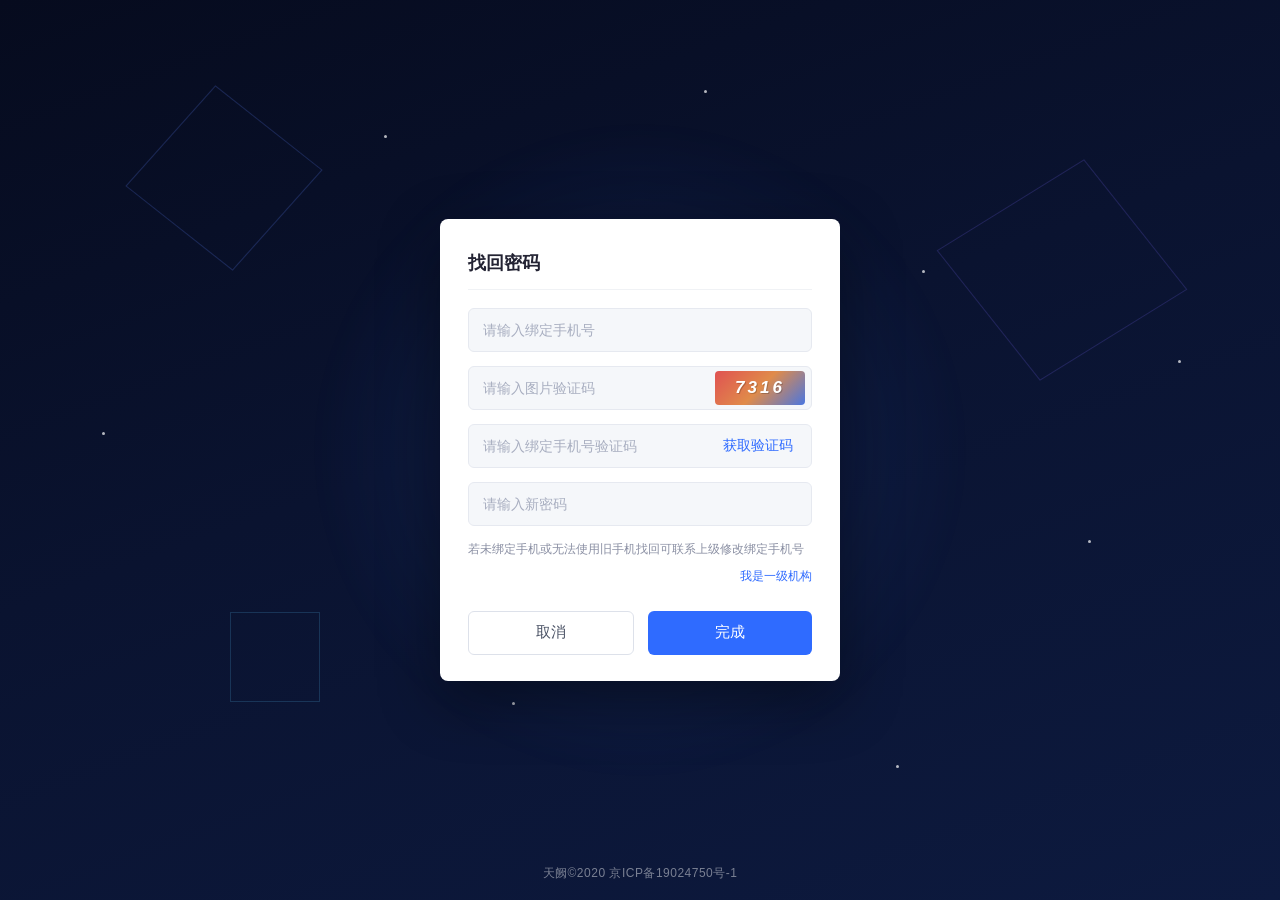
==== index.html @ f04be108 "Initial commit" ====
<!DOCTYPE html>
<html lang="zh-CN">
<head>
  <meta charset="UTF-8">
  <meta name="viewport" content="width=device-width, initial-scale=1.0">
  <title>找回密码</title>
  <link rel="stylesheet" href="css/style.css">
</head>
<body>

  <!-- ==================== 背景装饰 ==================== -->
  <div class="bg-scene">
    <div class="bg-cube cube-1"></div>
    <div class="bg-cube cube-2"></div>
    <div class="bg-cube cube-3"></div>
    <div class="bg-beam"></div>
    <div class="bg-star star-1"></div>
    <div class="bg-star star-2"></div>
    <div class="bg-star star-3"></div>
    <div class="bg-star star-4"></div>
    <div class="bg-star star-5"></div>
    <div class="bg-star star-6"></div>
    <div class="bg-star star-7"></div>
    <div class="bg-star star-8"></div>
  </div>

  <main class="app">
    <!-- ============================================================
         页面1：找回密码
    ============================================================ -->
    <section class="card page" id="page-forgot">
      <h1 class="card-title">找回密码</h1>

      <div class="form">
        <div class="form-item">
          <input type="text" id="forgot-phone" placeholder="请输入绑定手机号" maxlength="11">
        </div>

        <div class="form-item form-item-with-aside">
          <input type="text" id="forgot-imgcode" placeholder="请输入图片验证码" maxlength="4">
          <div class="captcha-box" id="captcha-box" title="点击刷新验证码">7316</div>
        </div>

        <div class="form-item form-item-with-aside">
          <input type="text" id="forgot-smscode" placeholder="请输入绑定手机号验证码" maxlength="6">
          <button class="text-btn" id="forgot-getcode" type="button">获取验证码</button>
        </div>

        <div class="form-item">
          <input type="password" id="forgot-newpwd" placeholder="请输入新密码" maxlength="20">
        </div>
      </div>

      <p class="tip">若未绑定手机或无法使用旧手机找回可联系上级修改绑定手机号</p>

      <!-- 我是一级机构：上级修改文字下方 -->
      <div class="org-entry">
        <button class="link-btn" id="btn-to-org" type="button">我是一级机构</button>
      </div>

      <div class="btn-group">
        <button class="btn btn-default" id="forgot-cancel" type="button">取消</button>
        <button class="btn btn-primary" id="forgot-submit" type="button">完成</button>
      </div>
    </section>

    <!-- ============================================================
         页面2：一级机构手机号找回 - 验证方式选择
    ============================================================ -->
    <section class="card page hidden" id="page-org-recover">
      <h1 class="card-title">一级机构手机号找回</h1>
      <p class="card-sub">请选择身份验证方式</p>

      <div class="verify-options">
        <div class="verify-card" data-method="legal" id="opt-legal">
          <div class="verify-radio"></div>
          <div class="verify-info">
            <p class="verify-name">法人信息验证</p>
            <p class="verify-desc">通过机构ID、法人姓名及法人身份证号进行身份验证</p>
          </div>
        </div>

        <div class="verify-card" data-method="bank" id="opt-bank">
          <div class="verify-radio"></div>
          <div class="verify-info">
            <p class="verify-name">结算账户信息验证</p>
            <p class="verify-desc">通过机构ID、开户名称、开户账号及开户行进行身份验证</p>
          </div>
        </div>
      </div>

      <div class="btn-group">
        <button class="btn btn-default" id="org-back" type="button">上一步</button>
        <button class="btn btn-primary" id="org-next" type="button">下一步</button>
      </div>
    </section>

    <!-- ============================================================
         页面3A：法人信息验证
    ============================================================ -->
    <section class="card page hidden" id="page-legal-verify">
      <h1 class="card-title">一级机构手机号找回</h1>

      <div class="steps">
        <span class="step active">1 身份验证</span>
        <span class="step-line"></span>
        <span class="step">2 换绑手机号</span>
        <span class="step-line"></span>
        <span class="step">3 完成</span>
      </div>

      <p class="card-sub">法人信息验证</p>

      <div class="form">
        <div class="form-item">
          <input type="text" id="legal-orgid" placeholder="请输入机构ID" maxlength="20">
        </div>
        <div class="form-item">
          <input type="text" id="legal-name" placeholder="请输入法人姓名" maxlength="20">
        </div>
        <div class="form-item">
          <input type="text" id="legal-idcard" placeholder="请输入法人身份证号" maxlength="18">
        </div>
      </div>

      <div class="btn-group">
        <button class="btn btn-default" id="legal-back" type="button">上一步</button>
        <button class="btn btn-primary" id="legal-next" type="button">下一步</button>
      </div>
    </section>

    <!-- ============================================================
         页面3B：结算账户信息验证
    ============================================================ -->
    <section class="card page hidden" id="page-bank-verify">
      <h1 class="card-title">一级机构手机号找回</h1>

      <div class="steps">
        <span class="step active">1 身份验证</span>
        <span class="step-line"></span>
        <span class="step">2 换绑手机号</span>
        <span class="step-line"></span>
        <span class="step">3 完成</span>
      </div>

      <p class="card-sub">结算账户信息验证</p>

      <div class="form">
        <div class="form-item">
          <input type="text" id="bank-orgid" placeholder="请输入机构ID" maxlength="20">
        </div>
        <div class="form-item">
          <input type="text" id="bank-accountname" placeholder="请输入开户名称" maxlength="50">
        </div>
        <div class="form-item">
          <input type="text" id="bank-accountno" placeholder="请输入开户账号" maxlength="30">
        </div>
        <div class="form-item">
          <input type="text" id="bank-bankname" placeholder="请输入开户行" maxlength="50">
        </div>
      </div>

      <div class="btn-group">
        <button class="btn btn-default" id="bank-back" type="button">上一步</button>
        <button class="btn btn-primary" id="bank-next" type="button">下一步</button>
      </div>
    </section>

    <!-- ============================================================
         页面4：换绑手机号
    ============================================================ -->
    <section class="card page hidden" id="page-change-phone">
      <h1 class="card-title">一级机构手机号找回</h1>

      <div class="steps">
        <span class="step done">1 身份验证</span>
        <span class="step-line"></span>
        <span class="step active">2 换绑手机号</span>
        <span class="step-line"></span>
        <span class="step">3 完成</span>
      </div>

      <div class="success-tag">
        <span class="success-tag-icon">✓</span>
        验证通过，请设置新的绑定手机号
      </div>

      <div class="form">
        <div class="form-item form-item-with-aside">
          <input type="text" id="new-phone" placeholder="请输入换绑手机号" maxlength="11">
        </div>
        <div class="form-item form-item-with-aside">
          <input type="text" id="new-smscode" placeholder="请输入换绑手机号验证码" maxlength="6">
          <button class="text-btn" id="new-getcode" type="button">获取验证码</button>
        </div>
      </div>

      <div class="btn-group">
        <button class="btn btn-default" id="change-back" type="button">上一步</button>
        <button class="btn btn-primary" id="change-confirm" type="button">确认</button>
      </div>
    </section>

    <!-- ============================================================
         页面5：换绑成功
    ============================================================ -->
    <section class="card page hidden" id="page-success">
      <div class="success-icon">✓</div>
      <h1 class="card-title success-title">换绑成功</h1>
      <p class="card-sub">您的绑定手机号已成功更换</p>

      <div class="btn-group btn-group-single">
        <button class="btn btn-primary" id="success-done" type="button">继续找回密码</button>
      </div>
    </section>
  </main>

  <footer class="footer">天阙©2020 京ICP备19024750号-1</footer>

  <script src="js/app.js"></script>
</body>
</html>
---- css/style.css ----
/* ============================================================
   全局与背景
============================================================ */
* {
  margin: 0;
  padding: 0;
  box-sizing: border-box;
}

body {
  font-family: "PingFang SC", "Microsoft YaHei", "Helvetica Neue", Arial, sans-serif;
  background: linear-gradient(160deg, #060b1e 0%, #0a1330 45%, #0d1a3f 100%);
  min-height: 100vh;
  display: flex;
  flex-direction: column;
  align-items: center;
  justify-content: center;
  position: relative;
  overflow: hidden;
  color: #333;
  font-size: 14px;
}

/* ---------- 背景装饰：立方体 / 星光 / 光束 ---------- */
.bg-scene {
  position: fixed;
  inset: 0;
  pointer-events: none;
  z-index: 0;
}

.bg-cube {
  position: absolute;
  border: 1px solid rgba(90, 130, 255, 0.22);
  transform-style: preserve-3d;
  animation: cubeFloat 14s ease-in-out infinite;
}

.cube-1 {
  width: 140px;
  height: 140px;
  top: 12%;
  left: 12%;
  transform: rotateX(20deg) rotateZ(40deg);
}

.cube-2 {
  width: 90px;
  height: 90px;
  top: 68%;
  left: 18%;
  border-color: rgba(90, 200, 255, 0.18);
  animation-delay: -4s;
}

.cube-3 {
  width: 180px;
  height: 180px;
  top: 20%;
  right: 10%;
  border-color: rgba(120, 100, 255, 0.2);
  animation-delay: -8s;
  transform: rotateX(28deg) rotateZ(-35deg);
}

@keyframes cubeFloat {
  0%, 100% { translate: 0 0; }
  50% { translate: 0 -22px; }
}

.bg-beam {
  position: absolute;
  top: 50%;
  left: 50%;
  width: 60vw;
  height: 60vw;
  transform: translate(-50%, -50%);
  background: radial-gradient(circle, rgba(64, 120, 255, 0.16) 0%, transparent 60%);
  filter: blur(10px);
  animation: beamPulse 6s ease-in-out infinite;
}

@keyframes beamPulse {
  0%, 100% { opacity: 0.7; }
  50% { opacity: 1; }
}

.bg-star {
  position: absolute;
  width: 3px;
  height: 3px;
  border-radius: 50%;
  background: #fff;
  opacity: 0.7;
  animation: starTwinkle 3.2s ease-in-out infinite;
}

.star-1 { top: 15%; left: 30%; }
.star-2 { top: 30%; left: 72%; animation-delay: -1s; }
.star-3 { top: 60%; left: 85%; animation-delay: -2s; }
.star-4 { top: 78%; left: 40%; animation-delay: -0.6s; }
.star-5 { top: 10%; left: 55%; animation-delay: -1.6s; }
.star-6 { top: 48%; left: 8%; animation-delay: -2.4s; }
.star-7 { top: 85%; left: 70%; animation-delay: -0.3s; }
.star-8 { top: 40%; left: 92%; animation-delay: -1.2s; }

@keyframes starTwinkle {
  0%, 100% { opacity: 0.25; transform: scale(0.8); }
  50% { opacity: 1; transform: scale(1.2); }
}

/* ---------- 页面容器 ---------- */
.app {
  position: relative;
  z-index: 1;
}

.card {
  width: 400px;
  background: #ffffff;
  border-radius: 8px;
  padding: 32px 28px 26px;
  box-shadow: 0 18px 60px rgba(0, 0, 0, 0.45);
  transition: opacity 0.25s ease, transform 0.25s ease;
}

.page.hidden {
  display: none;
}

.card-title {
  font-size: 18px;
  font-weight: 600;
  color: #232333;
  text-align: left;
  margin-bottom: 18px;
  padding-bottom: 14px;
  border-bottom: 1px solid #f0f2f5;
}

.card-sub {
  font-size: 13px;
  color: #8a8fa3;
  margin: 0 0 16px;
  text-align: left;
}

/* ---------- 表单 ---------- */
.form {
  display: flex;
  flex-direction: column;
  gap: 14px;
  margin-top: 0;
}

.form-item {
  display: flex;
  align-items: center;
  height: 44px;
  border: 1px solid #e6e9f0;
  border-radius: 6px;
  padding: 0 14px;
  background: #f5f7fa;
  transition: border-color 0.2s ease;
}

.form-item:focus-within {
  border-color: #2f6bff;
  background: #fff;
}

.form-item.error {
  border-color: #e5484d;
}

.form-item-with-aside {
  padding-right: 6px;
}

.form-item input {
  flex: 1;
  border: none;
  outline: none;
  background: transparent;
  font-size: 14px;
  color: #232333;
  height: 100%;
}

.form-item input::placeholder {
  color: #a8aec0;
}

/* ---------- 验证码 ---------- */
.captcha-box {
  flex: none;
  width: 90px;
  height: 34px;
  border-radius: 4px;
  display: flex;
  align-items: center;
  justify-content: center;
  font-size: 17px;
  font-weight: 800;
  font-style: italic;
  letter-spacing: 3px;
  color: #fff;
  background: linear-gradient(135deg, #e05252 0%, #e08b4a 50%, #4a76e0 100%);
  cursor: pointer;
  user-select: none;
  text-shadow: 1px 1px 0 rgba(0, 0, 0, 0.2);
}

/* ---------- 文字按钮 / 链接按钮 ---------- */
.text-btn {
  flex: none;
  border: none;
  background: transparent;
  color: #2f6bff;
  font-size: 14px;
  cursor: pointer;
  padding: 0 12px;
  white-space: nowrap;
}

.text-btn:disabled {
  color: #a8aec0;
  cursor: not-allowed;
}

.tip {
  font-size: 12px;
  color: #8a8fa3;
  margin-top: 14px;
  line-height: 1.6;
  text-align: left;
}

.org-entry {
  margin-top: 6px;
  text-align: right;
}

.link-btn {
  border: none;
  background: transparent;
  color: #2f6bff;
  font-size: 12px;
  cursor: pointer;
  padding: 2px 0;
}

.link-btn:hover {
  text-decoration: underline;
}

/* ---------- 按钮组 ---------- */
.btn-group {
  display: flex;
  gap: 14px;
  margin-top: 24px;
}

.btn-group-single {
  justify-content: center;
  margin-top: 30px;
}

.btn {
  flex: 1;
  height: 44px;
  border: none;
  border-radius: 6px;
  font-size: 15px;
  cursor: pointer;
  transition: all 0.2s ease;
}

.btn-default {
  background: #ffffff;
  color: #4a5265;
  border: 1px solid #dde1ea;
}

.btn-default:hover {
  background: #f5f7fb;
}

.btn-primary {
  background: #2f6bff;
  color: #fff;
}

.btn-primary:hover {
  background: #2057e8;
}

.btn:active {
  transform: translateY(1px);
}

/* ---------- 步骤条 ---------- */
.steps {
  display: flex;
  align-items: center;
  justify-content: center;
  gap: 8px;
  margin: 20px 0 4px;
}

.step {
  font-size: 13px;
  color: #b3b9c9;
  white-space: nowrap;
}

.step.active {
  color: #2f6bff;
  font-weight: 600;
}

.step.done {
  color: #2f6bff;
}

.step-line {
  flex: 1;
  max-width: 60px;
  height: 2px;
  background: #e3e7f0;
}

/* ---------- 验证方式选择卡片 ---------- */
.verify-options {
  display: flex;
  flex-direction: column;
  gap: 14px;
  margin-top: 6px;
}

.verify-card {
  display: flex;
  align-items: center;
  gap: 14px;
  border: 1px solid #dde1ea;
  border-radius: 8px;
  padding: 16px 18px;
  cursor: pointer;
  transition: all 0.2s ease;
  background: #fbfcfe;
}

.verify-card:hover {
  border-color: #2f6bff;
}

.verify-card.selected {
  border-color: #2f6bff;
  background: #f0f5ff;
  box-shadow: 0 0 0 1px #2f6bff inset;
}

.verify-radio {
  width: 18px;
  height: 18px;
  border: 2px solid #c6ccd9;
  border-radius: 50%;
  flex: none;
  position: relative;
  transition: all 0.2s ease;
}

.verify-card.selected .verify-radio {
  border-color: #2f6bff;
}

.verify-card.selected .verify-radio::after {
  content: "";
  position: absolute;
  inset: 3px;
  border-radius: 50%;
  background: #2f6bff;
}

.verify-name {
  font-size: 15px;
  font-weight: 600;
  color: #232333;
}

.verify-desc {
  font-size: 12px;
  color: #8a8fa3;
  margin-top: 4px;
  line-height: 1.5;
}

/* ---------- 换绑成功 ---------- */
.success-tag {
  display: flex;
  align-items: center;
  justify-content: center;
  gap: 8px;
  background: #eaf7ef;
  border: 1px solid #b8e6c8;
  color: #1f9d55;
  font-size: 14px;
  border-radius: 6px;
  padding: 12px;
  margin-top: 20px;
}

.success-tag-icon {
  display: inline-flex;
  align-items: center;
  justify-content: center;
  width: 18px;
  height: 18px;
  border-radius: 50%;
  background: #1f9d55;
  color: #fff;
  font-size: 12px;
}

.success-icon {
  width: 64px;
  height: 64px;
  border-radius: 50%;
  background: #eaf7ef;
  color: #1f9d55;
  font-size: 34px;
  font-weight: 700;
  display: flex;
  align-items: center;
  justify-content: center;
  margin: 10px auto 22px;
  border: 2px solid #b8e6c8;
  animation: popIn 0.4s ease;
}

@keyframes popIn {
  0% { transform: scale(0.5); opacity: 0; }
  100% { transform: scale(1); opacity: 1; }
}

.success-title {
  text-align: center;
}

#page-success .card-sub {
  text-align: center;
}

/* ---------- Toast 轻提示 ---------- */
.toast {
  position: fixed;
  top: 40px;
  left: 50%;
  transform: translateX(-50%) translateY(-12px);
  background: rgba(20, 24, 40, 0.92);
  color: #fff;
  font-size: 14px;
  padding: 11px 22px;
  border-radius: 8px;
  z-index: 99;
  opacity: 0;
  pointer-events: none;
  transition: all 0.25s ease;
  box-shadow: 0 8px 24px rgba(0, 0, 0, 0.3);
}

.toast.show {
  opacity: 1;
  transform: translateX(-50%) translateY(0);
}

/* ---------- 页脚 ---------- */
.footer {
  position: fixed;
  bottom: 18px;
  left: 0;
  right: 0;
  text-align: center;
  font-size: 12px;
  color: rgba(255, 255, 255, 0.45);
  z-index: 1;
  letter-spacing: 0.5px;
}

/* ---------- 响应式 ---------- */
@media (max-width: 480px) {
  .card {
    width: 92vw;
    padding: 26px 22px 22px;
  }
}
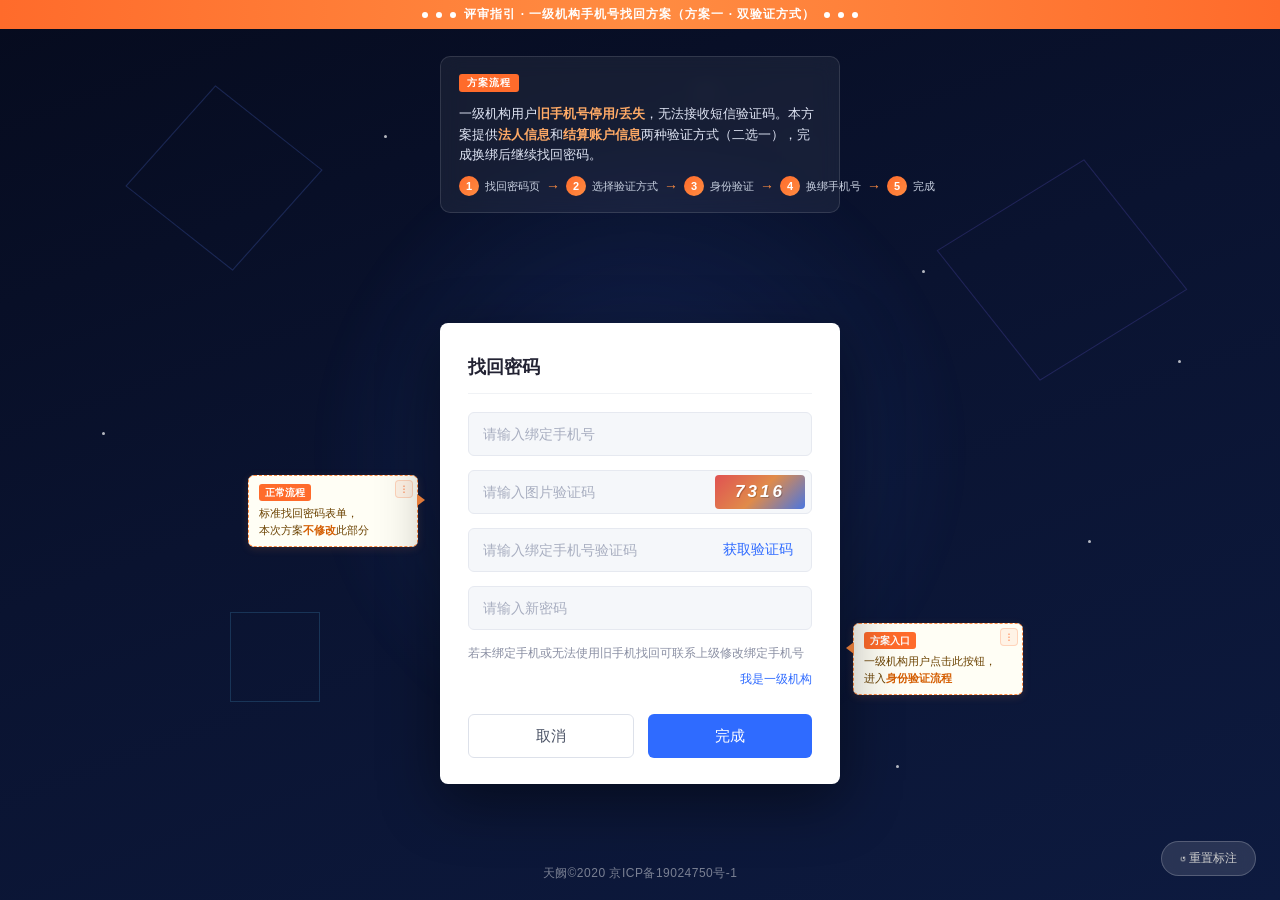
==== commit 78b58724: "feat: 双验证方式 + 单验证方式评审原型（含标注拖拽功能） - index.html: 法人信息验证 + 结算账户信息验证（二选一） - v2.html: 统一验证方式 - 标注支持拖拽移动，位" ====
--- a/index.html
+++ b/index.html
@@ -7,6 +7,17 @@
   <link rel="stylesheet" href="css/style.css">
 </head>
 <body>
+
+  <!-- ==================== 评审顶部横幅 ==================== -->
+  <div class="review-banner">
+    <span class="banner-dot"></span>
+    <span class="banner-dot"></span>
+    <span class="banner-dot"></span>
+    评审指引 · 一级机构手机号找回方案（方案一 · 双验证方式）
+    <span class="banner-dot"></span>
+    <span class="banner-dot"></span>
+    <span class="banner-dot"></span>
+  </div>
 
   <!-- ==================== 背景装饰 ==================== -->
   <div class="bg-scene">
@@ -24,199 +35,329 @@
     <div class="bg-star star-8"></div>
   </div>
 
+  <!-- ==================== 流程概览浮层 ==================== -->
+  <div class="flow-overview">
+    <span class="flow-overview-label">方案流程</span>
+    <p class="flow-overview-title">一级机构用户<strong>旧手机号停用/丢失</strong>，无法接收短信验证码。本方案提供<strong>法人信息</strong>和<strong>结算账户信息</strong>两种验证方式（二选一），完成换绑后继续找回密码。</p>
+    <div class="flow-overview-steps">
+      <span class="flow-overview-step"><span class="ov-num">1</span>找回密码页</span>
+      <span class="flow-overview-arrow">→</span>
+      <span class="flow-overview-step"><span class="ov-num">2</span>选择验证方式</span>
+      <span class="flow-overview-arrow">→</span>
+      <span class="flow-overview-step"><span class="ov-num">3</span>身份验证</span>
+      <span class="flow-overview-arrow">→</span>
+      <span class="flow-overview-step"><span class="ov-num">4</span>换绑手机号</span>
+      <span class="flow-overview-arrow">→</span>
+      <span class="flow-overview-step"><span class="ov-num">5</span>完成</span>
+    </div>
+  </div>
+
   <main class="app">
+
     <!-- ============================================================
          页面1：找回密码
-    ============================================================ -->
-    <section class="card page" id="page-forgot">
-      <h1 class="card-title">找回密码</h1>
-
-      <div class="form">
-        <div class="form-item">
-          <input type="text" id="forgot-phone" placeholder="请输入绑定手机号" maxlength="11">
-        </div>
-
-        <div class="form-item form-item-with-aside">
-          <input type="text" id="forgot-imgcode" placeholder="请输入图片验证码" maxlength="4">
-          <div class="captcha-box" id="captcha-box" title="点击刷新验证码">7316</div>
-        </div>
-
-        <div class="form-item form-item-with-aside">
-          <input type="text" id="forgot-smscode" placeholder="请输入绑定手机号验证码" maxlength="6">
-          <button class="text-btn" id="forgot-getcode" type="button">获取验证码</button>
-        </div>
-
-        <div class="form-item">
-          <input type="password" id="forgot-newpwd" placeholder="请输入新密码" maxlength="20">
-        </div>
-      </div>
-
-      <p class="tip">若未绑定手机或无法使用旧手机找回可联系上级修改绑定手机号</p>
-
-      <!-- 我是一级机构：上级修改文字下方 -->
-      <div class="org-entry">
-        <button class="link-btn" id="btn-to-org" type="button">我是一级机构</button>
-      </div>
-
-      <div class="btn-group">
-        <button class="btn btn-default" id="forgot-cancel" type="button">取消</button>
-        <button class="btn btn-primary" id="forgot-submit" type="button">完成</button>
-      </div>
-    </section>
-
-    <!-- ============================================================
-         页面2：一级机构手机号找回 - 验证方式选择
-    ============================================================ -->
-    <section class="card page hidden" id="page-org-recover">
-      <h1 class="card-title">一级机构手机号找回</h1>
-      <p class="card-sub">请选择身份验证方式</p>
-
-      <div class="verify-options">
-        <div class="verify-card" data-method="legal" id="opt-legal">
-          <div class="verify-radio"></div>
-          <div class="verify-info">
-            <p class="verify-name">法人信息验证</p>
-            <p class="verify-desc">通过机构ID、法人姓名及法人身份证号进行身份验证</p>
-          </div>
-        </div>
-
-        <div class="verify-card" data-method="bank" id="opt-bank">
-          <div class="verify-radio"></div>
-          <div class="verify-info">
-            <p class="verify-name">结算账户信息验证</p>
-            <p class="verify-desc">通过机构ID、开户名称、开户账号及开户行进行身份验证</p>
-          </div>
-        </div>
-      </div>
-
-      <div class="btn-group">
-        <button class="btn btn-default" id="org-back" type="button">上一步</button>
-        <button class="btn btn-primary" id="org-next" type="button">下一步</button>
-      </div>
-    </section>
+         卡片内容区 y 轴布局：
+           card-title: 0~51
+           form: 51~269 (4项 × 44px + 3间隙 × 14px)
+           tip: 283~302 (margin-top 14)
+           org-entry: 308~326 (margin-top 6)
+           btn-group: 350~394 (margin-top 24)
+    ============================================================ -->
+    <div class="page-wrapper" id="wrapper-forgot">
+      <section class="card page" id="page-forgot">
+        <h1 class="card-title">找回密码</h1>
+
+        <div class="form">
+          <div class="form-item">
+            <input type="text" id="forgot-phone" placeholder="请输入绑定手机号" maxlength="11">
+          </div>
+          <div class="form-item form-item-with-aside">
+            <input type="text" id="forgot-imgcode" placeholder="请输入图片验证码" maxlength="4">
+            <div class="captcha-box" id="captcha-box" title="点击刷新验证码">7316</div>
+          </div>
+          <div class="form-item form-item-with-aside">
+            <input type="text" id="forgot-smscode" placeholder="请输入绑定手机号验证码" maxlength="6">
+            <button class="text-btn" id="forgot-getcode" type="button">获取验证码</button>
+          </div>
+          <div class="form-item">
+            <input type="password" id="forgot-newpwd" placeholder="请输入新密码" maxlength="20">
+          </div>
+        </div>
+
+        <p class="tip">若未绑定手机或无法使用旧手机找回可联系上级修改绑定手机号</p>
+
+        <div class="org-entry">
+          <button class="link-btn" id="btn-to-org" type="button">我是一级机构</button>
+        </div>
+
+        <div class="btn-group">
+          <button class="btn btn-default" id="forgot-cancel" type="button">取消</button>
+          <button class="btn btn-primary" id="forgot-submit" type="button">完成</button>
+        </div>
+      </section>
+
+      <div class="annot-layer">
+        <!-- 标注：左侧 -->
+        <div class="annot annot-left" style="top:120px;left:-220px;width:170px;">
+          <span class="annot-label">正常流程</span><br>
+          标准找回密码表单，<br>本次方案<strong class="annot-key">不修改</strong>此部分
+        </div>
+        <!-- 标注：右侧 -->
+        <div class="annot annot-right" style="top:268px;left:385px;width:170px;">
+          <span class="annot-label">方案入口</span><br>
+          一级机构用户点击此按钮，<br>进入<strong class="annot-key">身份验证流程</strong>
+        </div>
+      </div>
+    </div>
+
+    <!-- ============================================================
+         页面2：选择身份验证方式
+         卡片内容区 y 轴布局：
+           card-title: 0~51
+           card-sub: 51~80 (mb 16, 13px)
+           verify-options: margin-top 6 → card1: 86~158, card2: 172~244
+           btn-group: 268~312 (margin-top 24)
+    ============================================================ -->
+    <div class="page-wrapper hidden" id="wrapper-org">
+      <section class="card page" id="page-org-recover">
+        <h1 class="card-title">一级机构手机号找回</h1>
+        <p class="card-sub">请选择身份验证方式</p>
+
+        <div class="verify-options">
+          <div class="verify-card" id="legal-card" data-method="legal">
+            <div class="verify-radio"></div>
+            <div>
+              <div class="verify-name">法人信息验证</div>
+              <div class="verify-desc">通过机构登记的法人姓名、身份证号实现身份核实</div>
+            </div>
+          </div>
+          <div class="verify-card" id="bank-card" data-method="bank">
+            <div class="verify-radio"></div>
+            <div>
+              <div class="verify-name">结算账户信息验证</div>
+              <div class="verify-desc">通过机构登记的结算账户信息实现身份核实</div>
+            </div>
+          </div>
+        </div>
+
+        <div class="btn-group">
+          <button class="btn btn-default" id="org-back" type="button">上一步</button>
+          <button class="btn btn-primary" id="org-next" type="button">下一步</button>
+        </div>
+      </section>
+
+      <div class="annot-layer">
+        <!-- 标注：右侧 -->
+        <div class="annot annot-right" style="top:120px;left:385px;width:180px;">
+          <span class="annot-label">验证方式</span><br>
+          <strong class="annot-key">二选一</strong>，两种验证方式<br>属于<strong class="annot-key">不同身份维度</strong>，<br>不能互为兜底
+        </div>
+      </div>
+    </div>
 
     <!-- ============================================================
          页面3A：法人信息验证
-    ============================================================ -->
-    <section class="card page hidden" id="page-legal-verify">
-      <h1 class="card-title">一级机构手机号找回</h1>
-
-      <div class="steps">
-        <span class="step active">1 身份验证</span>
-        <span class="step-line"></span>
-        <span class="step">2 换绑手机号</span>
-        <span class="step-line"></span>
-        <span class="step">3 完成</span>
-      </div>
-
-      <p class="card-sub">法人信息验证</p>
-
-      <div class="form">
-        <div class="form-item">
-          <input type="text" id="legal-orgid" placeholder="请输入机构ID" maxlength="20">
-        </div>
-        <div class="form-item">
-          <input type="text" id="legal-name" placeholder="请输入法人姓名" maxlength="20">
-        </div>
-        <div class="form-item">
-          <input type="text" id="legal-idcard" placeholder="请输入法人身份证号" maxlength="18">
-        </div>
-      </div>
-
-      <div class="btn-group">
-        <button class="btn btn-default" id="legal-back" type="button">上一步</button>
-        <button class="btn btn-primary" id="legal-next" type="button">下一步</button>
-      </div>
-    </section>
+         卡片内容区 y 轴布局：
+           card-title: 0~51
+           steps: 71~91
+           card-sub: 95~124
+           form: 124~290 (3项)
+           btn-group: 314~358 (margin-top 24)
+    ============================================================ -->
+    <div class="page-wrapper hidden" id="wrapper-legal">
+      <section class="card page" id="page-legal-verify">
+        <h1 class="card-title">一级机构手机号找回</h1>
+
+        <div class="steps">
+          <span class="step active">1 身份验证</span>
+          <span class="step-line"></span>
+          <span class="step">2 换绑手机号</span>
+          <span class="step-line"></span>
+          <span class="step">3 完成</span>
+        </div>
+
+        <p class="card-sub">法人信息验证</p>
+
+        <div class="form">
+          <div class="form-item">
+            <input type="text" id="legal-orgid" placeholder="请输入机构ID" maxlength="20">
+          </div>
+          <div class="form-item">
+            <input type="text" id="legal-name" placeholder="请输入法人姓名" maxlength="20">
+          </div>
+          <div class="form-item">
+            <input type="text" id="legal-idcard" placeholder="请输入法人身份证号" maxlength="18">
+          </div>
+        </div>
+
+        <div class="btn-group">
+          <button class="btn btn-default" id="legal-back" type="button">上一步</button>
+          <button class="btn btn-primary" id="legal-next" type="button">下一步</button>
+        </div>
+      </section>
+
+      <div class="annot-layer">
+        <!-- 步骤标注 -->
+        <div class="annot annot-right" style="top:60px;left:385px;width:180px;">
+          <span class="annot-label">当前步骤 1/3</span><br>
+          通过<strong class="annot-key">法人信息</strong>进行身份验证
+        </div>
+        <!-- 核心验证标注 -->
+        <div class="annot annot-right" style="top:160px;left:385px;width:175px;">
+          <span class="annot-label">核心验证</span><br>
+          需与机构档案登记的<br><strong class="annot-key">法人信息完全一致</strong>
+        </div>
+      </div>
+    </div>
 
     <!-- ============================================================
          页面3B：结算账户信息验证
-    ============================================================ -->
-    <section class="card page hidden" id="page-bank-verify">
-      <h1 class="card-title">一级机构手机号找回</h1>
-
-      <div class="steps">
-        <span class="step active">1 身份验证</span>
-        <span class="step-line"></span>
-        <span class="step">2 换绑手机号</span>
-        <span class="step-line"></span>
-        <span class="step">3 完成</span>
-      </div>
-
-      <p class="card-sub">结算账户信息验证</p>
-
-      <div class="form">
-        <div class="form-item">
-          <input type="text" id="bank-orgid" placeholder="请输入机构ID" maxlength="20">
-        </div>
-        <div class="form-item">
-          <input type="text" id="bank-accountname" placeholder="请输入开户名称" maxlength="50">
-        </div>
-        <div class="form-item">
-          <input type="text" id="bank-accountno" placeholder="请输入开户账号" maxlength="30">
-        </div>
-        <div class="form-item">
-          <input type="text" id="bank-bankname" placeholder="请输入开户行" maxlength="50">
-        </div>
-      </div>
-
-      <div class="btn-group">
-        <button class="btn btn-default" id="bank-back" type="button">上一步</button>
-        <button class="btn btn-primary" id="bank-next" type="button">下一步</button>
-      </div>
-    </section>
+         卡片内容区 y 轴布局：
+           card-title: 0~51
+           steps: 71~91
+           card-sub: 95~124
+           form: 124~342 (4项)
+           btn-group: 366~410 (margin-top 24)
+    ============================================================ -->
+    <div class="page-wrapper hidden" id="wrapper-bank">
+      <section class="card page" id="page-bank-verify">
+        <h1 class="card-title">一级机构手机号找回</h1>
+
+        <div class="steps">
+          <span class="step active">1 身份验证</span>
+          <span class="step-line"></span>
+          <span class="step">2 换绑手机号</span>
+          <span class="step-line"></span>
+          <span class="step">3 完成</span>
+        </div>
+
+        <p class="card-sub">结算账户信息验证</p>
+
+        <div class="form">
+          <div class="form-item">
+            <input type="text" id="bank-orgid" placeholder="请输入机构ID" maxlength="20">
+          </div>
+          <div class="form-item">
+            <input type="text" id="bank-accountname" placeholder="请输入开户名称" maxlength="50">
+          </div>
+          <div class="form-item">
+            <input type="text" id="bank-accountno" placeholder="请输入开户账号" maxlength="30">
+          </div>
+          <div class="form-item">
+            <input type="text" id="bank-bankname" placeholder="请输入开户行" maxlength="50">
+          </div>
+        </div>
+
+        <div class="btn-group">
+          <button class="btn btn-default" id="bank-back" type="button">上一步</button>
+          <button class="btn btn-primary" id="bank-next" type="button">下一步</button>
+        </div>
+      </section>
+
+      <div class="annot-layer">
+        <!-- 步骤标注 -->
+        <div class="annot annot-right" style="top:60px;left:385px;width:180px;">
+          <span class="annot-label">当前步骤 1/3</span><br>
+          通过<strong class="annot-key">结算账户信息</strong>验证身份
+        </div>
+        <!-- 核心验证标注 -->
+        <div class="annot annot-right" style="top:195px;left:385px;width:175px;">
+          <span class="annot-label">核心验证</span><br>
+          通过<strong class="annot-key">结算账户信息</strong><br>核验一级机构身份<br>
+          需与机构档案登记信息<br><strong class="annot-key">完全一致</strong>
+        </div>
+      </div>
+    </div>
 
     <!-- ============================================================
          页面4：换绑手机号
-    ============================================================ -->
-    <section class="card page hidden" id="page-change-phone">
-      <h1 class="card-title">一级机构手机号找回</h1>
-
-      <div class="steps">
-        <span class="step done">1 身份验证</span>
-        <span class="step-line"></span>
-        <span class="step active">2 换绑手机号</span>
-        <span class="step-line"></span>
-        <span class="step">3 完成</span>
-      </div>
-
-      <div class="success-tag">
-        <span class="success-tag-icon">✓</span>
-        验证通过，请设置新的绑定手机号
-      </div>
-
-      <div class="form">
-        <div class="form-item form-item-with-aside">
-          <input type="text" id="new-phone" placeholder="请输入换绑手机号" maxlength="11">
-        </div>
-        <div class="form-item form-item-with-aside">
-          <input type="text" id="new-smscode" placeholder="请输入换绑手机号验证码" maxlength="6">
-          <button class="text-btn" id="new-getcode" type="button">获取验证码</button>
-        </div>
-      </div>
-
-      <div class="btn-group">
-        <button class="btn btn-default" id="change-back" type="button">上一步</button>
-        <button class="btn btn-primary" id="change-confirm" type="button">确认</button>
-      </div>
-    </section>
+         卡片内容区 y 轴布局：
+           card-title: 0~51
+           steps: 71~91
+           success-tag: 111~153 (margin-top 20)
+           form: 153~255 (2项)
+           btn-group: 279~323 (margin-top 24)
+    ============================================================ -->
+    <div class="page-wrapper hidden" id="wrapper-change">
+      <section class="card page" id="page-change-phone">
+        <h1 class="card-title">一级机构手机号找回</h1>
+
+        <div class="steps">
+          <span class="step done">1 身份验证</span>
+          <span class="step-line"></span>
+          <span class="step active">2 换绑手机号</span>
+          <span class="step-line"></span>
+          <span class="step">3 完成</span>
+        </div>
+
+        <div class="success-tag">
+          <span class="success-tag-icon">✓</span>
+          验证通过，请设置新的绑定手机号
+        </div>
+
+        <div class="form">
+          <div class="form-item form-item-with-aside">
+            <input type="text" id="new-phone" placeholder="请输入换绑手机号" maxlength="11">
+          </div>
+          <div class="form-item form-item-with-aside">
+            <input type="text" id="new-smscode" placeholder="请输入换绑手机号验证码" maxlength="6">
+            <button class="text-btn" id="new-getcode" type="button">获取验证码</button>
+          </div>
+        </div>
+
+        <div class="btn-group">
+          <button class="btn btn-default" id="change-back" type="button">上一步</button>
+          <button class="btn btn-primary" id="change-confirm" type="button">确认</button>
+        </div>
+      </section>
+
+      <div class="annot-layer">
+        <!-- 步骤标注 -->
+        <div class="annot annot-right" style="top:60px;left:385px;width:180px;">
+          <span class="annot-label">当前步骤 2/3</span><br>
+          身份已验证通过，<br>进入<strong class="annot-key">换绑手机号</strong>
+        </div>
+        <!-- 关键操作标注 -->
+        <div class="annot annot-right" style="top:145px;left:385px;width:175px;">
+          <span class="annot-label">关键操作</span><br>
+          输入<strong class="annot-key">新手机号</strong>并验证，<br>替换旧的绑定手机号
+        </div>
+      </div>
+    </div>
 
     <!-- ============================================================
          页面5：换绑成功
-    ============================================================ -->
-    <section class="card page hidden" id="page-success">
-      <div class="success-icon">✓</div>
-      <h1 class="card-title success-title">换绑成功</h1>
-      <p class="card-sub">您的绑定手机号已成功更换</p>
-
-      <div class="btn-group btn-group-single">
-        <button class="btn btn-primary" id="success-done" type="button">继续找回密码</button>
-      </div>
-    </section>
+         卡片内容区 y 轴布局：
+           success-icon: 10~96
+           card-title: 96~147
+           card-sub: 147~176
+           btn-group-single: 206~250
+    ============================================================ -->
+    <div class="page-wrapper hidden" id="wrapper-success">
+      <section class="card page" id="page-success">
+        <div class="success-icon">✓</div>
+        <h1 class="card-title success-title">换绑成功</h1>
+        <p class="card-sub">您的绑定手机号已成功更换</p>
+
+        <div class="btn-group btn-group-single">
+          <button class="btn btn-primary" id="success-done" type="button">继续找回密码</button>
+        </div>
+      </section>
+
+      <div class="annot-layer">
+        <!-- 标注气泡 -->
+        <div class="annot annot-right" style="top:130px;left:385px;width:180px;">
+          <span class="annot-label">闭环终点</span><br>
+          点击此按钮回到找回密码页，<br>自动填入<strong class="annot-key">新手机号</strong>完成流程
+        </div>
+      </div>
+    </div>
+
   </main>
 
   <footer class="footer">天阙©2020 京ICP备19024750号-1</footer>
 
   <script src="js/app.js"></script>
+  <script src="js/annot-drag.js"></script>
 </body>
 </html>
--- a/css/style.css
+++ b/css/style.css
@@ -16,7 +16,8 @@
   align-items: center;
   justify-content: center;
   position: relative;
-  overflow: hidden;
+  overflow-x: hidden;
+  overflow-y: auto;
   color: #333;
   font-size: 14px;
 }
@@ -37,27 +38,21 @@
 }
 
 .cube-1 {
-  width: 140px;
-  height: 140px;
-  top: 12%;
-  left: 12%;
+  width: 140px; height: 140px;
+  top: 12%; left: 12%;
   transform: rotateX(20deg) rotateZ(40deg);
 }
 
 .cube-2 {
-  width: 90px;
-  height: 90px;
-  top: 68%;
-  left: 18%;
+  width: 90px; height: 90px;
+  top: 68%; left: 18%;
   border-color: rgba(90, 200, 255, 0.18);
   animation-delay: -4s;
 }
 
 .cube-3 {
-  width: 180px;
-  height: 180px;
-  top: 20%;
-  right: 10%;
+  width: 180px; height: 180px;
+  top: 20%; right: 10%;
   border-color: rgba(120, 100, 255, 0.2);
   animation-delay: -8s;
   transform: rotateX(28deg) rotateZ(-35deg);
@@ -70,10 +65,8 @@
 
 .bg-beam {
   position: absolute;
-  top: 50%;
-  left: 50%;
-  width: 60vw;
-  height: 60vw;
+  top: 50%; left: 50%;
+  width: 60vw; height: 60vw;
   transform: translate(-50%, -50%);
   background: radial-gradient(circle, rgba(64, 120, 255, 0.16) 0%, transparent 60%);
   filter: blur(10px);
@@ -87,8 +80,7 @@
 
 .bg-star {
   position: absolute;
-  width: 3px;
-  height: 3px;
+  width: 3px; height: 3px;
   border-radius: 50%;
   background: #fff;
   opacity: 0.7;
@@ -109,10 +101,59 @@
   50% { opacity: 1; transform: scale(1.2); }
 }
 
-/* ---------- 页面容器 ---------- */
+/* ============================================================
+   评审标注层 —— 顶部横幅
+============================================================ */
+.review-banner {
+  position: fixed;
+  top: 0; left: 0; right: 0;
+  z-index: 100;
+  background: linear-gradient(90deg, #ff6b2b, #ff8c42, #ff6b2b);
+  color: #fff;
+  font-size: 12px;
+  font-weight: 600;
+  text-align: center;
+  padding: 6px 16px;
+  letter-spacing: 1px;
+  display: flex;
+  align-items: center;
+  justify-content: center;
+  gap: 8px;
+}
+
+.review-banner .banner-dot {
+  width: 6px; height: 6px;
+  border-radius: 50%;
+  background: #fff;
+  animation: bannerBlink 1s ease-in-out infinite;
+}
+
+.review-banner .banner-dot:nth-child(2) { animation-delay: 0.2s; }
+.review-banner .banner-dot:nth-child(3) { animation-delay: 0.4s; }
+
+@keyframes bannerBlink {
+  0%, 100% { opacity: 0.3; }
+  50% { opacity: 1; }
+}
+
+/* ============================================================
+   页面容器 & 页面包装器
+============================================================ */
 .app {
   position: relative;
   z-index: 1;
+  margin-top: 90px;
+  margin-bottom: 60px;
+}
+
+/* 每张卡片 + 标注 的包装器：给标注提供坐标参考 */
+.page-wrapper {
+  position: relative;
+  overflow: visible; /* 让标注可以延伸到卡片外部 */
+}
+
+.page-wrapper.hidden {
+  display: none;
 }
 
 .card {
@@ -121,13 +162,261 @@
   border-radius: 8px;
   padding: 32px 28px 26px;
   box-shadow: 0 18px 60px rgba(0, 0, 0, 0.45);
-  transition: opacity 0.25s ease, transform 0.25s ease;
-}
-
-.page.hidden {
-  display: none;
-}
-
+  position: relative;
+  z-index: 51;
+}
+
+/* ============================================================
+   标注层 —— 坐标系与卡片内容区对齐
+   top:32px = 卡片 padding-top
+   left:28px = 卡片 padding-left
+   width:344px = 卡片 content 宽度 (400 - 28*2)
+============================================================ */
+.annot-layer {
+  position: absolute;
+  top: 32px;
+  left: 28px;
+  width: 344px;
+  pointer-events: none;
+  z-index: auto;
+  overflow: visible;
+}
+
+/* 标注气泡 */
+.annot {
+  position: absolute;
+  background: #fffef5;
+  border: 1.5px dashed #ff8c42;
+  border-radius: 6px;
+  padding: 8px 10px;
+  font-size: 11px;
+  color: #6b4200;
+  line-height: 1.5;
+  box-shadow: 0 2px 8px rgba(255, 140, 66, 0.15);
+  white-space: normal;
+}
+
+.annot .annot-label {
+  display: inline-block;
+  background: #ff6b2b;
+  color: #fff;
+  font-size: 10px;
+  font-weight: 700;
+  padding: 1px 6px;
+  border-radius: 3px;
+  margin-bottom: 4px;
+}
+
+.annot .annot-key {
+  color: #d45d00;
+  font-weight: 700;
+}
+
+/* 标注箭头 */
+.annot::after {
+  content: "";
+  position: absolute;
+  width: 0;
+  height: 0;
+  border-style: solid;
+}
+
+/* 气泡在右侧，箭头在左指向卡片 */
+.annot-right::after {
+  left: -8px;
+  top: 18px;
+  border-width: 6px 8px 6px 0;
+  border-color: transparent #ff8c42 transparent transparent;
+}
+
+/* 气泡在左侧，箭头在右指向卡片 */
+.annot-left::after {
+  right: -8px;
+  top: 18px;
+  border-width: 6px 0 6px 8px;
+  border-color: transparent transparent transparent #ff8c42;
+}
+
+/* 气泡在上方，箭头在下指向卡片 */
+.annot-top::after {
+  bottom: -8px;
+  left: 24px;
+  border-width: 8px 6px 0 6px;
+  border-color: #ff8c42 transparent transparent transparent;
+}
+
+/* 气泡在下方，箭头在上指向卡片 */
+.annot-bottom::after {
+  top: -8px;
+  left: 24px;
+  border-width: 0 6px 8px 6px;
+  border-color: transparent transparent #ff8c42 transparent;
+}
+
+/* 高亮框（框住重点区域） */
+.annot-highlight {
+  position: absolute;
+  border: 2px solid #ff6b2b;
+  border-radius: 4px;
+  background: rgba(255, 107, 43, 0.04);
+  z-index: 49;
+  animation: highlightPulse 2s ease-in-out infinite;
+}
+
+@keyframes highlightPulse {
+  0%, 100% { border-color: #ff6b2b; box-shadow: 0 0 0 2px rgba(255,107,43,0.1); }
+  50% { border-color: #ffaa66; box-shadow: 0 0 0 4px rgba(255,107,43,0.06); }
+}
+
+/* 弱化层（半透明覆盖非重点区域） */
+.annot-dim {
+  position: absolute;
+  background: rgba(0, 0, 0, 0.06);
+  border-radius: 4px;
+  z-index: 48;
+}
+
+/* ============================================================
+   拖拽支持
+============================================================ */
+/* 标注整体：可拖拽，光标 grab */
+.annot-dim,
+.annot-highlight,
+.annot {
+  pointer-events: auto;
+  cursor: grab;
+  user-select: none;
+  transition: box-shadow 0.15s ease;
+}
+
+/* 拖拽手柄（视觉提示） */
+.annot-handle {
+  display: inline-block;
+  position: absolute;
+  top: 4px;
+  right: 4px;
+  width: 18px;
+  height: 18px;
+  line-height: 16px;
+  text-align: center;
+  font-size: 12px;
+  color: #ff6b2b;
+  background: rgba(255, 107, 43, 0.12);
+  border: 1px solid rgba(255, 107, 43, 0.4);
+  border-radius: 4px;
+  cursor: grab;
+  pointer-events: none;
+  z-index: 10;
+  opacity: 0.6;
+  transition: opacity 0.15s ease, background 0.15s ease;
+}
+
+.annot-dim:hover .annot-handle,
+.annot-highlight:hover .annot-handle,
+.annot:hover .annot-handle {
+  opacity: 1;
+  background: rgba(255, 107, 43, 0.22);
+}
+
+.annot-handle:active {
+  cursor: grabbing;
+}
+
+/* 悬停时提示可拖拽 */
+.annot-dim:hover,
+.annot-highlight:hover,
+.annot:hover {
+  box-shadow: 0 0 0 4px rgba(255, 107, 43, 0.25);
+}
+
+/* 拖拽中：提升 z-index 临时高于卡片 */
+.annot-dim.dragging,
+.annot-highlight.dragging,
+.annot.dragging {
+  cursor: grabbing;
+  opacity: 0.92;
+  box-shadow: 0 0 0 6px rgba(255, 107, 43, 0.35);
+  z-index: 100;
+  transition: none;
+}
+
+/* ============================================================
+   流程概览浮层（首页顶部）
+============================================================ */
+.flow-overview {
+  position: relative;
+  z-index: 1;
+  width: 400px;
+  background: rgba(255,255,255,0.06);
+  backdrop-filter: blur(10px);
+  border: 1px solid rgba(255,255,255,0.12);
+  border-radius: 10px;
+  padding: 16px 18px;
+  margin-bottom: 20px;
+}
+
+.flow-overview-label {
+  display: inline-block;
+  background: #ff6b2b;
+  color: #fff;
+  font-size: 10px;
+  font-weight: 700;
+  padding: 2px 8px;
+  border-radius: 3px;
+  letter-spacing: 1px;
+  margin-bottom: 12px;
+}
+
+.flow-overview-title {
+  font-size: 13px;
+  color: #e0e6f5;
+  margin-bottom: 6px;
+  line-height: 1.6;
+}
+
+.flow-overview-title strong {
+  color: #ffaa66;
+}
+
+.flow-overview-steps {
+  display: flex;
+  align-items: center;
+  gap: 0;
+  flex-wrap: nowrap;
+  margin-top: 10px;
+}
+
+.flow-overview-step {
+  display: flex;
+  align-items: center;
+  gap: 6px;
+  font-size: 11px;
+  color: #c8d0e0;
+  white-space: nowrap;
+}
+
+.flow-overview-step .ov-num {
+  width: 20px; height: 20px;
+  border-radius: 50%;
+  background: linear-gradient(135deg, #ff6b2b, #ff8c42);
+  color: #fff;
+  font-size: 11px;
+  font-weight: 700;
+  display: flex;
+  align-items: center;
+  justify-content: center;
+  flex: none;
+}
+
+.flow-overview-arrow {
+  color: #ff8c42;
+  font-size: 14px;
+  margin: 0 6px;
+  flex: none;
+  font-weight: 700;
+}
+
+/* ---------- 卡片内部元素 ---------- */
 .card-title {
   font-size: 18px;
   font-weight: 600;
@@ -194,8 +483,7 @@
 /* ---------- 验证码 ---------- */
 .captcha-box {
   flex: none;
-  width: 90px;
-  height: 34px;
+  width: 90px; height: 34px;
   border-radius: 4px;
   display: flex;
   align-items: center;
@@ -361,8 +649,7 @@
 }
 
 .verify-radio {
-  width: 18px;
-  height: 18px;
+  width: 18px; height: 18px;
   border: 2px solid #c6ccd9;
   border-radius: 50%;
   flex: none;
@@ -414,8 +701,7 @@
   display: inline-flex;
   align-items: center;
   justify-content: center;
-  width: 18px;
-  height: 18px;
+  width: 18px; height: 18px;
   border-radius: 50%;
   background: #1f9d55;
   color: #fff;
@@ -423,8 +709,7 @@
 }
 
 .success-icon {
-  width: 64px;
-  height: 64px;
+  width: 64px; height: 64px;
   border-radius: 50%;
   background: #eaf7ef;
   color: #1f9d55;
@@ -444,10 +729,6 @@
 }
 
 .success-title {
-  text-align: center;
-}
-
-#page-success .card-sub {
   text-align: center;
 }
 
@@ -478,8 +759,7 @@
 .footer {
   position: fixed;
   bottom: 18px;
-  left: 0;
-  right: 0;
+  left: 0; right: 0;
   text-align: center;
   font-size: 12px;
   color: rgba(255, 255, 255, 0.45);
@@ -493,4 +773,7 @@
     width: 92vw;
     padding: 26px 22px 22px;
   }
-}
+  .flow-overview {
+    width: 92vw;
+  }
+}
